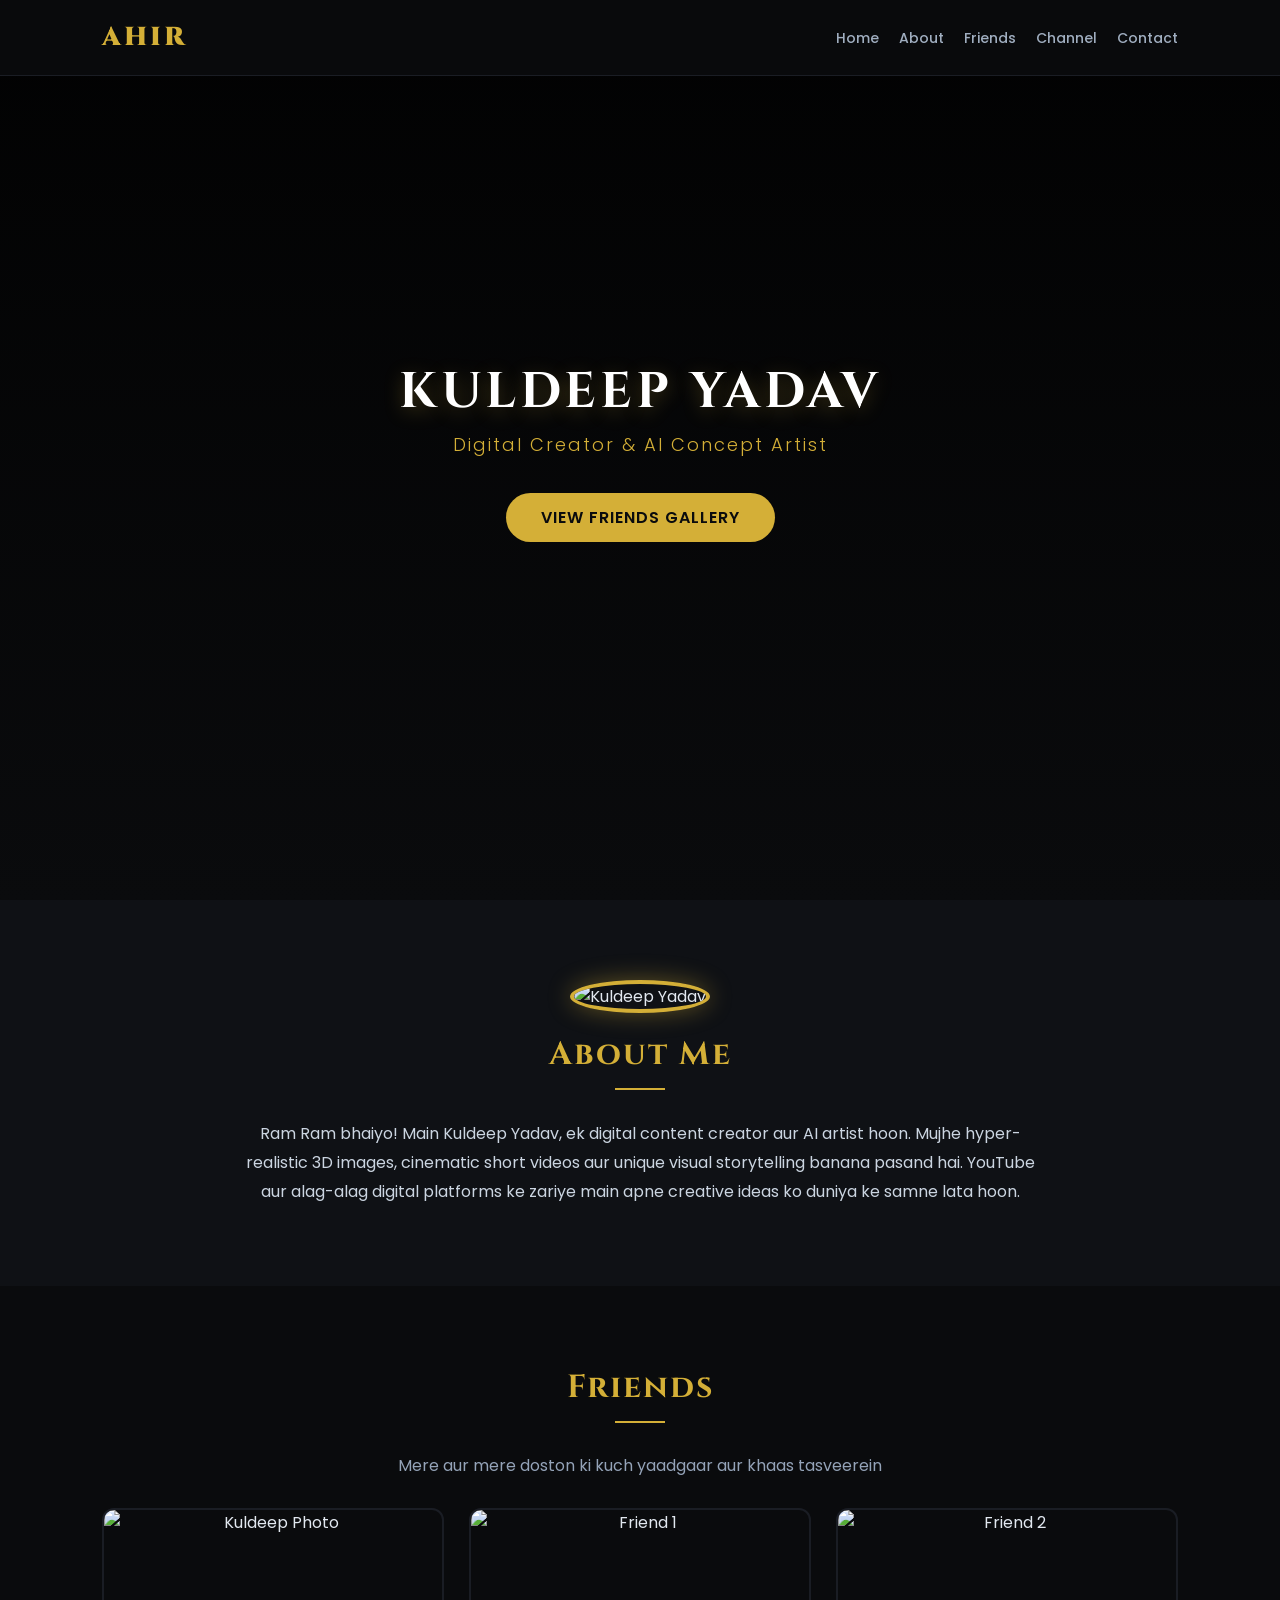
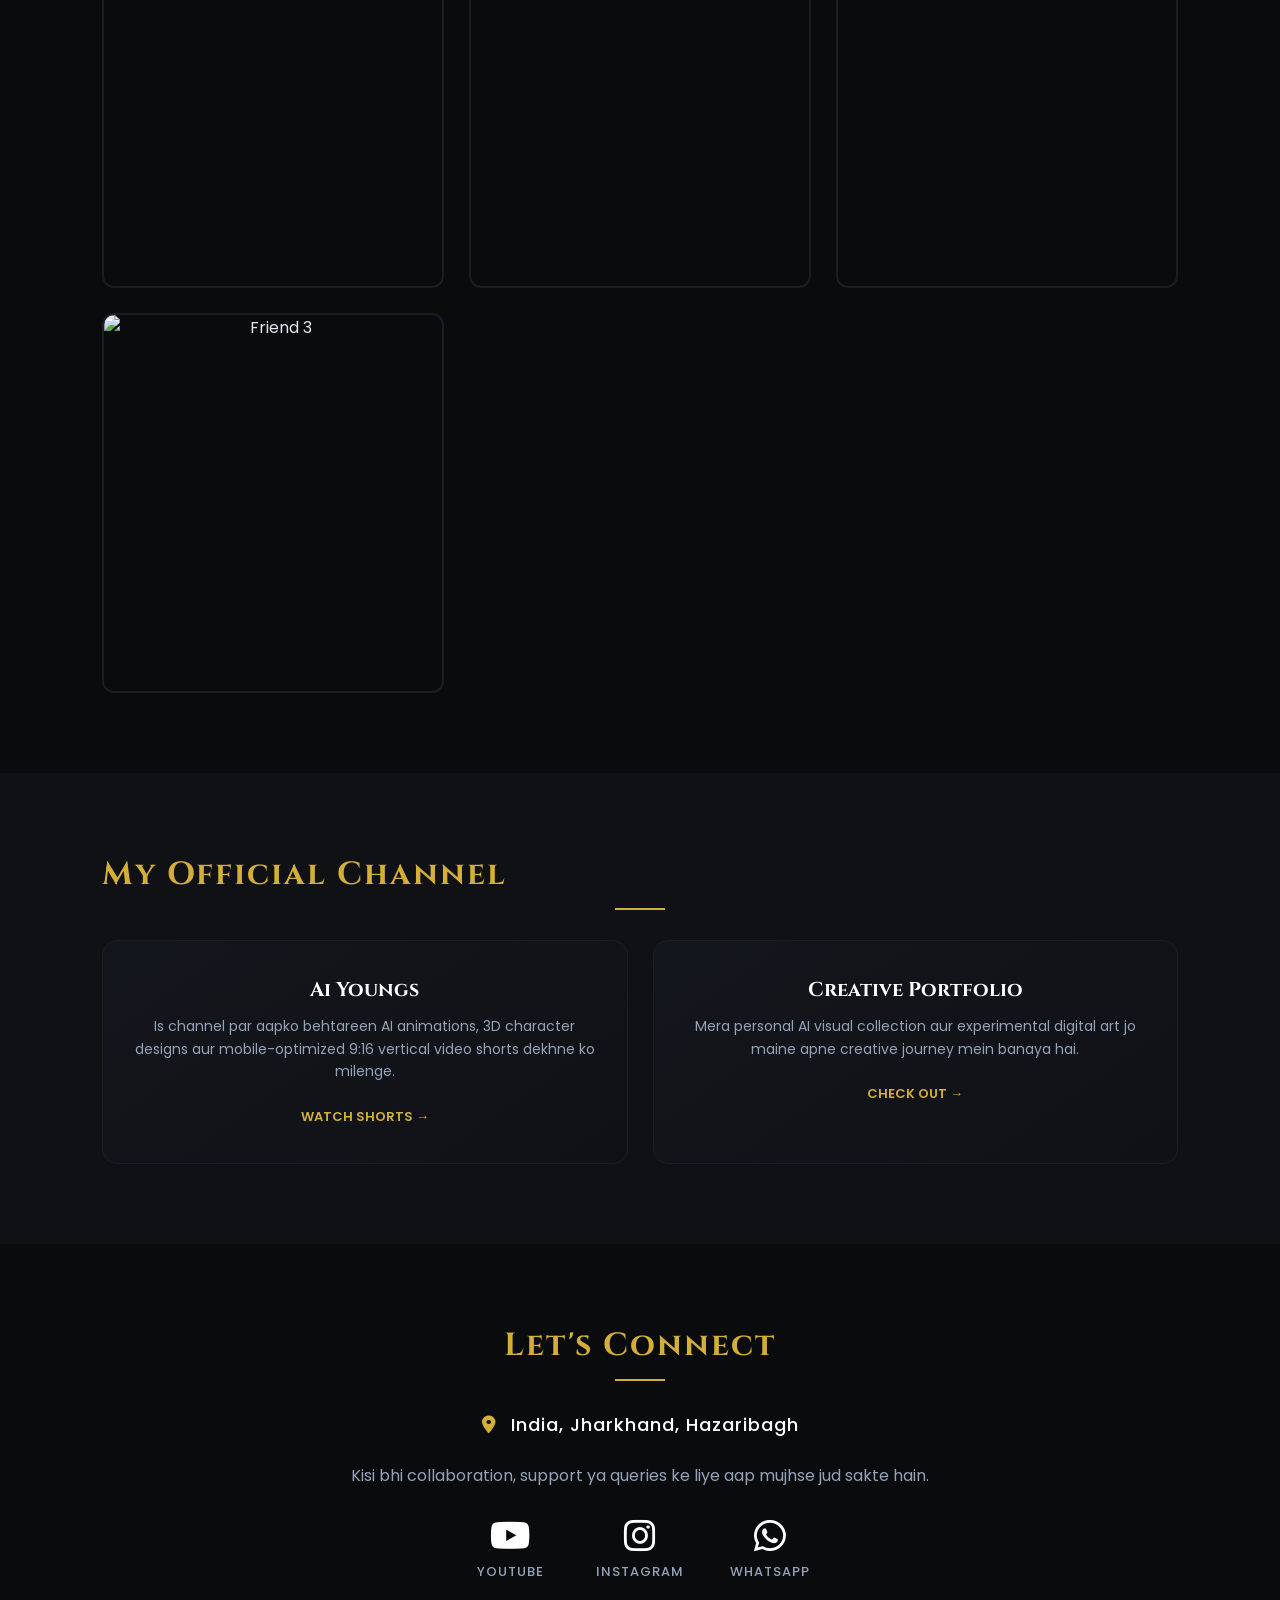
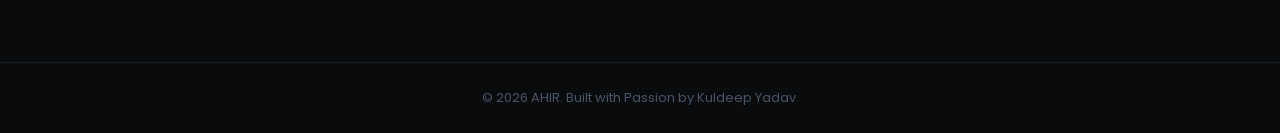
==== index.html @ 8a52752b "Add files via upload" ====
<!DOCTYPE html>
<html lang="en">
<head>
    <meta charset="UTF-8">
    <meta name="viewport" content="width=device-width, initial-scale=1.0">
    <title>Kuldeep Yadav | Personal Portfolio</title>
    <link href="https://fonts.googleapis.com/css2?family=Cinzel:wght@700;900&family=Poppins:wght@300;400;600&display=swap" rel="stylesheet">
    <link rel="stylesheet" href="https://cdnjs.cloudflare.com/ajax/libs/font-awesome/6.4.0/css/all.min.css">
    <style>
        * { margin: 0; padding: 0; box-sizing: border-box; }
        body { font-family: 'Poppins', sans-serif; background-color: #0a0b0d; color: #e2e8f0; scroll-behavior: smooth; }
        nav { display: flex; justify-content: space-between; align-items: center; padding: 20px 8%; background: rgba(10, 11, 13, 0.95); position: fixed; width: 100%; top: 0; z-index: 1000; border-bottom: 1px solid #1a1d24; }
        .logo { font-family: 'Cinzel', serif; font-size: 26px; font-weight: 900; color: #d4af37; letter-spacing: 3px; }
        .nav-links { list-style: none; display: flex; }
        .nav-links li { margin-left: 20px; }
        .nav-links a { text-decoration: none; color: #a0aec0; font-weight: 500; font-size: 14px; transition: 0.3s; }
        .nav-links a:hover { color: #d4af37; }
        
        .hero { height: 100vh; display: flex; flex-direction: column; justify-content: center; align-items: center; text-align: center; background: linear-gradient(rgba(0,0,0,0.85), rgba(10,11,13,1)), url('https://images.unsplash.com/photo-1618005182384-a83a8bd57fbe?q=80&w=1920') no-repeat center center/cover; padding: 0 20px; }
        .hero h1 { font-family: 'Cinzel', serif; font-size: 50px; color: #ffffff; letter-spacing: 4px; margin-bottom: 5px; text-shadow: 0px 4px 20px rgba(212, 175, 55, 0.3); }
        .hero p { font-size: 18px; color: #d4af37; margin-bottom: 35px; font-weight: 300; letter-spacing: 2px; }
        .btn { padding: 12px 35px; background-color: #d4af37; color: #0a0b0d; text-decoration: none; font-weight: 600; border-radius: 30px; transition: 0.3s ease; text-transform: uppercase; letter-spacing: 1px; }
        .btn:hover { background-color: #ffffff; box-shadow: 0px 0px 25px rgba(212, 175, 55, 0.6); transform: translateY(-2px); }
        
        .about { padding: 80px 8%; text-align: center; background-color: #0f1115; }
        .profile-img { width: 160px; height: 160px; border-radius: 50%; border: 4px solid #d4af37; object-fit: cover; margin-bottom: 20px; box-shadow: 0 0 25px rgba(212, 175, 55, 0.4); }
        .section-title { font-family: 'Cinzel', serif; font-size: 32px; color: #d4af37; margin-bottom: 30px; letter-spacing: 2px; }
        .section-title::after { content: ''; display: block; width: 50px; height: 2px; background: #d4af37; margin: 12px auto 0; }
        .about p { max-width: 800px; margin: 0 auto; font-size: 16px; line-height: 1.8; color: #cbd5e1; }
        
        /* 📸 Professional Gallery Section */
        .gallery { padding: 80px 8%; text-align: center; background-color: #0a0b0d; }
        .gallery-grid { display: grid; grid-template-columns: repeat(auto-fit, minmax(280px, 1fr)); gap: 25px; margin-top: 30px; }
        .gallery-item { width: 100%; height: 380px; object-fit: cover; border-radius: 12px; border: 2px solid #1a1d24; transition: 0.4s ease; cursor: pointer; }
        .gallery-item:hover { border-color: #d4af37; transform: translateY(-5px); box-shadow: 0 8px 25px rgba(212, 175, 55, 0.25); }

        .work { padding: 80px 8%; background-color: #0f1115; }
        .grid { display: grid; grid-template-columns: repeat(auto-fit, minmax(280px, 1fr)); gap: 25px; margin-top: 20px; }
        .card { background: linear-gradient(145deg, #13161c, #0f1115); padding: 35px 25px; border-radius: 15px; text-align: center; border: 1px solid #1a1d24; transition: 0.4s ease; }
        .card:hover { transform: translateY(-5px); border-color: #d4af37; }
        .card h3 { font-family: 'Cinzel', serif; color: #ffffff; font-size: 20px; margin-bottom: 12px; }
        .card p { color: #94a3b8; font-size: 14px; line-height: 1.6; margin-bottom: 20px; }
        .card a { color: #d4af37; text-decoration: none; font-weight: 600; font-size: 13px; text-transform: uppercase; }
        
        /* ✉️ Contact & Footer Styles */
        .contact { padding: 80px 8%; background-color: #0a0b0d; text-align: center; }
        .contact p { font-size: 16px; color: #94a3b8; margin-bottom: 15px; }
        .location-text { font-size: 18px !important; color: #ffffff !important; font-weight: 500; margin-bottom: 25px !important; letter-spacing: 1px; }
        
        /* Professional Social Icons Grid */
        .social-container { display: flex; justify-content: center; gap: 30px; margin-top: 30px; flex-wrap: wrap; }
        .social-icon-box { display: flex; flex-direction: column; align-items: center; text-decoration: none; color: #ffffff; transition: 0.3s ease; width: 100px; }
        .social-icon-box i { font-size: 36px; margin-bottom: 8px; transition: 0.3s ease; }
        .social-icon-box span { font-size: 13px; color: #94a3b8; font-weight: 500; text-transform: uppercase; letter-spacing: 1px; }
        
        /* Hover Effects for Branding Colors */
        .youtube-btn:hover i { color: #ff0000; transform: scale(1.15); filter: drop-shadow(0 0 10px rgba(255,0,0,0.5)); }
        .instagram-btn:hover i { color: #e1306c; transform: scale(1.15); filter: drop-shadow(0 0 10px rgba(225,48,108,0.5)); }
        .whatsapp-btn:hover i { color: #25d366; transform: scale(1.15); filter: drop-shadow(0 0 10px rgba(37,211,102,0.5)); }
        .social-icon-box:hover span { color: #ffffff; }

        footer { background-color: #0a0b0d; text-align: center; padding: 25px; font-size: 13px; color: #475569; border-top: 1px solid #1a1d24; }
        @media (max-width: 768px) { nav { flex-direction: column; padding: 15px; } .nav-links { margin-top: 10px; } .nav-links li { margin: 0 10px; } .hero h1 { font-size: 35px; } }
    </style>
</head>
<body>

    <nav>
        <div class="logo">AHIR</div>
        <ul class="nav-links">
            <li><a href="#home">Home</a></li>
            <li><a href="#about">About</a></li>
            <li><a href="#gallery">Friends</a></li>
            <li><a href="#work">Channel</a></li>
            <li><a href="#contact">Contact</a></li>
        </ul>
    </nav>

    <section class="hero" id="home">
        <h1>KULDEEP YADAV</h1>
        <p>Digital Creator & AI Concept Artist</p>
        <a href="#gallery" class="btn">View Friends Gallery</a>
    </section>

    <section class="about" id="about">
        <img src="https://i.ibb.co/tTWzytrr/IMG-20251102-WA0056.jpg" class="profile-img" alt="Kuldeep Yadav">
        <h2 class="section-title">About Me</h2>
        <p>Ram Ram bhaiyo! Main Kuldeep Yadav, ek digital content creator aur AI artist hoon. Mujhe hyper-realistic 3D images, cinematic short videos aur unique visual storytelling banana pasand hai. YouTube aur alag-alag digital platforms ke zariye main apne creative ideas ko duniya ke samne lata hoon.</p>
    </section>

    <section class="gallery" id="gallery">
        <h2 class="section-title">Friends</h2>
        <p style="color: #94a3b8; margin-bottom: 10px;">Mere aur mere doston ki kuch yaadgaar aur khaas tasveerein</p>
        
        <div class="gallery-grid">
            <img src="https://i.ibb.co/tTWzytrr/IMG-20251102-WA0056.jpg" class="gallery-item" alt="Kuldeep Photo">
            
            <img src="https://i.ibb.co/gbqVXVv1/IMG-20260520-013355.png" class="gallery-item" alt="Friend 1">
            
            <img src="https://i.ibb.co/0yW4ZDSr/IMG-20251102-WA0189.jpg" class="gallery-item" alt="Friend 2">
            
            <img src="https://i.ibb.co/7tGLBnsV/IMG-20260426-WA0008.jpg" class="gallery-item" alt="Friend 3">
        </div>
    </section>

    <section class="work" id="work">
        <h2 class="section-title">My Official Channel</h2>
        <div class="grid" style="justify-content: center;">
            <div class="card">
                <h3>Ai Youngs</h3>
                <p>Is channel par aapko behtareen AI animations, 3D character designs aur mobile-optimized 9:16 vertical video shorts dekhne ko milenge.</p>
                <a href="https://youtube.com/@aiyoungs?si=dIHnVaJLX0YrGjg5" target="_blank">Watch Shorts &rarr;</a>
            </div>
            <div class="card">
                <h3>Creative Portfolio</h3>
                <p>Mera personal AI visual collection aur experimental digital art jo maine apne creative journey mein banaya hai.</p>
                <a href="https://www.instagram.com/mr_cool.009?igsh=cmt5cTIzMHVvMW0=" target="_blank">Check Out &rarr;</a>
            </div>
        </div>
    </section>

    <section class="contact" id="contact">
        <h2 class="section-title">Let's Connect</h2>
        <p class="location-text"><i class="fa-solid fa-location-dot" style="color: #d4af37; margin-right: 8px;"></i> India, Jharkhand, Hazaribagh</p>
        <p>Kisi bhi collaboration, support ya queries ke liye aap mujhse jud sakte hain.</p>
        
        <div class="social-container">
            <a href="https://youtube.com/@aiyoungs?si=dIHnVaJLX0YrGjg5" target="_blank" class="social-icon-box youtube-btn">
                <i class="fa-brands fa-youtube"></i>
                <span>YouTube</span>
            </a>
            
            <a href="https://www.instagram.com/mr_cool.009?igsh=cmt5cTIzMHVvMW0=" target="_blank" class="social-icon-box instagram-btn">
                <i class="fa-brands fa-instagram"></i>
                <span>Instagram</span>
            </a>
            
            <a href="https://wa.me/917255944245" target="_blank" class="social-icon-box whatsapp-btn">
                <i class="fa-brands fa-whatsapp"></i>
                <span>WhatsApp</span>
            </a>
        </div>
    </section>

    <footer>
        <p>&copy; 2026 AHIR. Built with Passion by Kuldeep Yadav.</p>
    </footer>

</body>
</html>
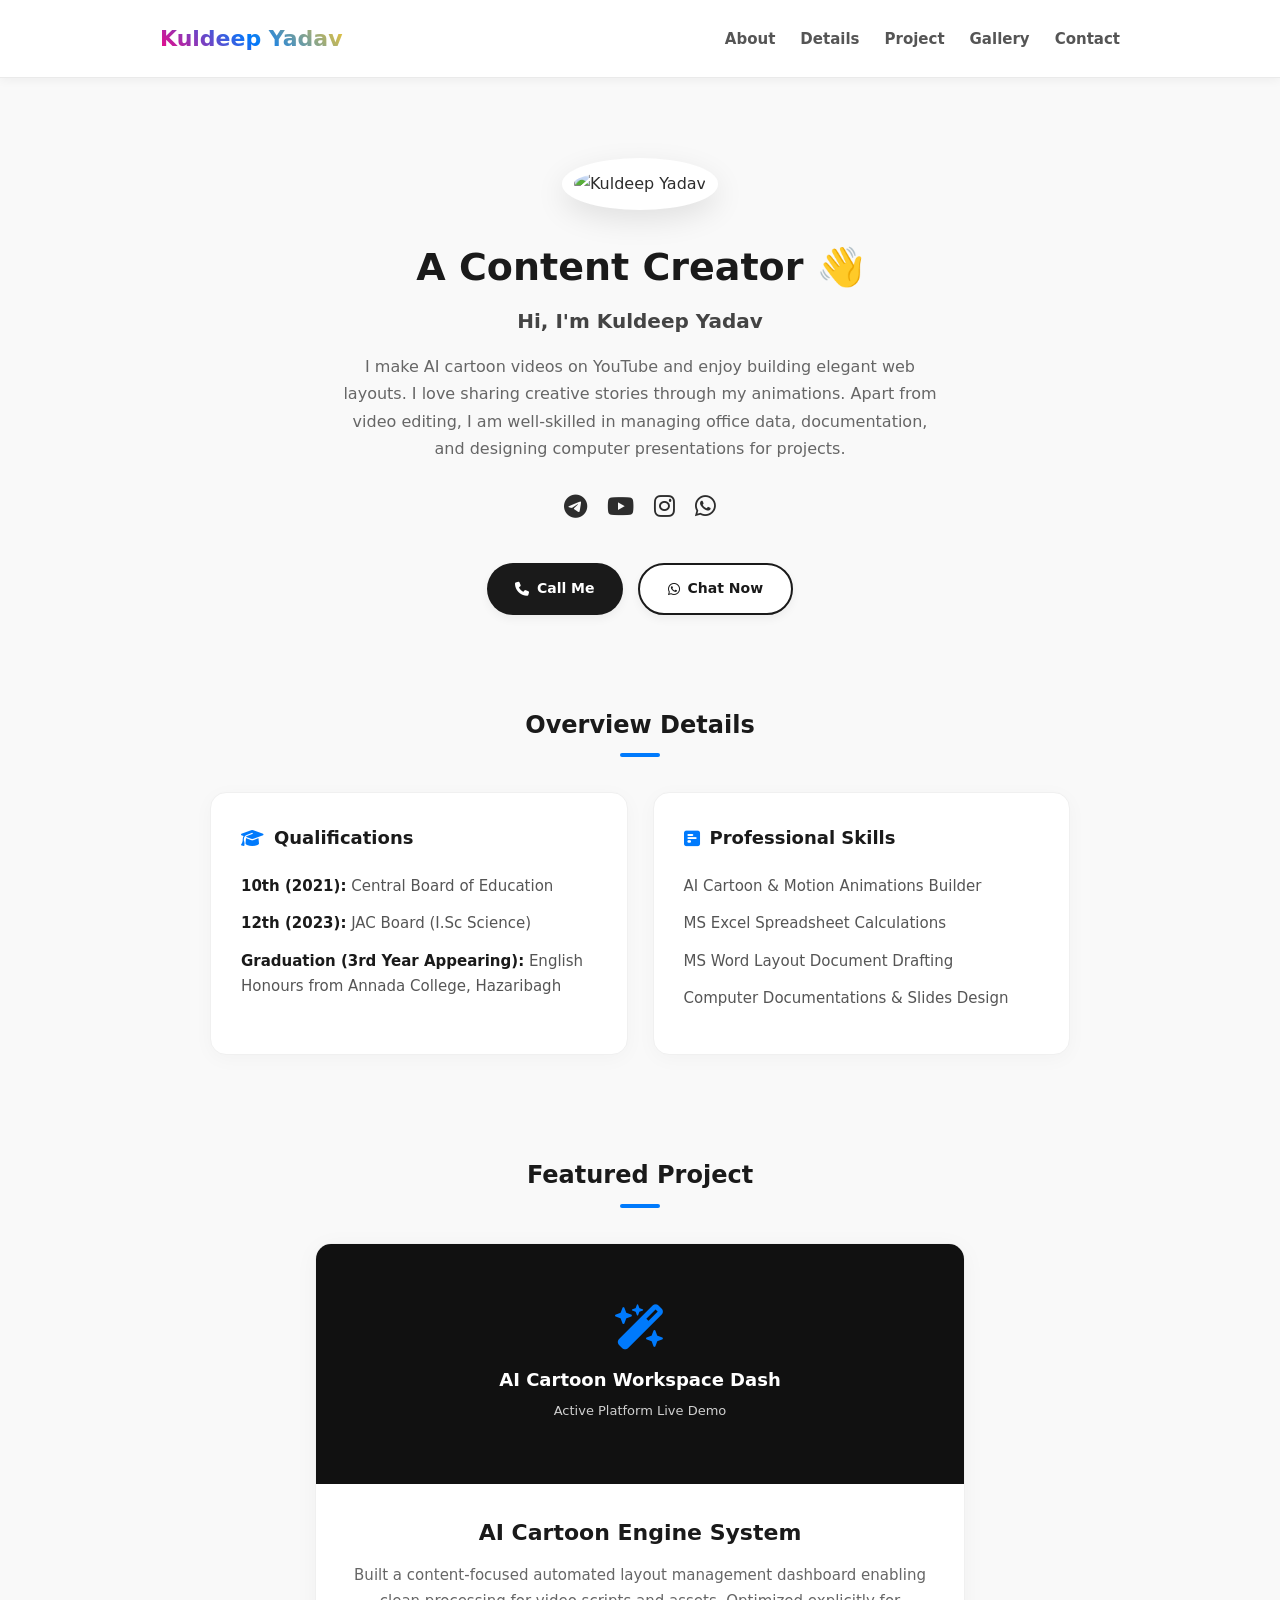
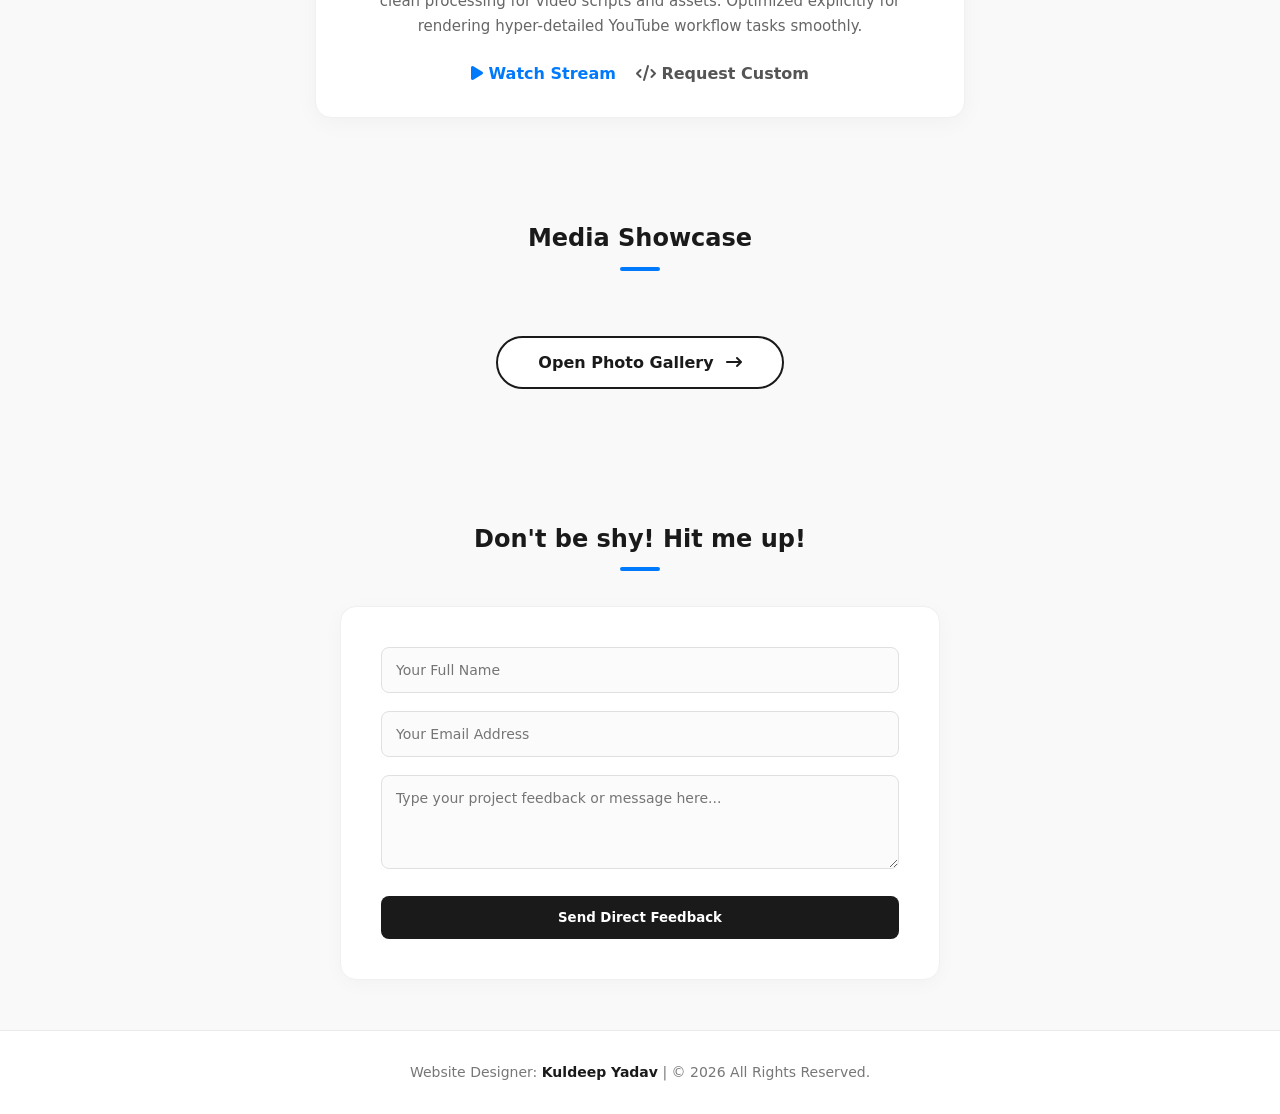
==== commit ade2f015: "Add files via upload" ====
--- a/index.html
+++ b/index.html
@@ -3,148 +3,611 @@
 <head>
     <meta charset="UTF-8">
     <meta name="viewport" content="width=device-width, initial-scale=1.0">
-    <title>Kuldeep Yadav | Personal Portfolio</title>
-    <link href="https://fonts.googleapis.com/css2?family=Cinzel:wght@700;900&family=Poppins:wght@300;400;600&display=swap" rel="stylesheet">
+    <title>Kuldeep Yadav | Portfolio</title>
+    <!-- Font Awesome for Modern Icons -->
     <link rel="stylesheet" href="https://cdnjs.cloudflare.com/ajax/libs/font-awesome/6.4.0/css/all.min.css">
     <style>
-        * { margin: 0; padding: 0; box-sizing: border-box; }
-        body { font-family: 'Poppins', sans-serif; background-color: #0a0b0d; color: #e2e8f0; scroll-behavior: smooth; }
-        nav { display: flex; justify-content: space-between; align-items: center; padding: 20px 8%; background: rgba(10, 11, 13, 0.95); position: fixed; width: 100%; top: 0; z-index: 1000; border-bottom: 1px solid #1a1d24; }
-        .logo { font-family: 'Cinzel', serif; font-size: 26px; font-weight: 900; color: #d4af37; letter-spacing: 3px; }
-        .nav-links { list-style: none; display: flex; }
-        .nav-links li { margin-left: 20px; }
-        .nav-links a { text-decoration: none; color: #a0aec0; font-weight: 500; font-size: 14px; transition: 0.3s; }
-        .nav-links a:hover { color: #d4af37; }
+        /* Modern Minimalist Aesthetic */
+        * {
+            margin: 0;
+            padding: 0;
+            box-sizing: border-box;
+            font-family: 'Segoe UI', system-ui, -apple-system, sans-serif;
+        }
+        body {
+            background-color: #f9f9f9;
+            color: #2d2d2d;
+            line-height: 1.7;
+        }
+        a {
+            text-decoration: none;
+            color: inherit;
+        }
+
+        /* Clean Fixed Sticky Navbar */
+        header {
+            background: rgba(255, 255, 255, 0.95);
+            position: sticky;
+            top: 0;
+            z-index: 1000;
+            box-shadow: 0 2px 10px rgba(0,0,0,0.05);
+            border-bottom: 1px solid #eaeaea;
+        }
+        .navbar {
+            display: flex;
+            justify-content: space-between;
+            align-items: center;
+            max-width: 1000px;
+            margin: 0 auto;
+            padding: 20px;
+        }
+        /* Beautiful Colorful Gradient Logo Text */
+        .logo {
+            font-size: 22px;
+            font-weight: 800;
+            background: linear-gradient(45deg, #ff007f, #007afc, #ffca28);
+            -webkit-background-clip: text;
+            -webkit-text-fill-color: transparent;
+            display: inline-block;
+        }
+        .nav-links {
+            display: flex;
+            list-style: none;
+            gap: 25px;
+        }
+        .nav-links a {
+            font-weight: 600;
+            color: #555;
+            font-size: 15px;
+            transition: color 0.2s;
+        }
+        .nav-links a:hover {
+            color: #007afc;
+        }
+
+        /* Main Wrapper Views */
+        #main-view {
+            display: block;
+        }
         
-        .hero { height: 100vh; display: flex; flex-direction: column; justify-content: center; align-items: center; text-align: center; background: linear-gradient(rgba(0,0,0,0.85), rgba(10,11,13,1)), url('https://images.unsplash.com/photo-1618005182384-a83a8bd57fbe?q=80&w=1920') no-repeat center center/cover; padding: 0 20px; }
-        .hero h1 { font-family: 'Cinzel', serif; font-size: 50px; color: #ffffff; letter-spacing: 4px; margin-bottom: 5px; text-shadow: 0px 4px 20px rgba(212, 175, 55, 0.3); }
-        .hero p { font-size: 18px; color: #d4af37; margin-bottom: 35px; font-weight: 300; letter-spacing: 2px; }
-        .btn { padding: 12px 35px; background-color: #d4af37; color: #0a0b0d; text-decoration: none; font-weight: 600; border-radius: 30px; transition: 0.3s ease; text-transform: uppercase; letter-spacing: 1px; }
-        .btn:hover { background-color: #ffffff; box-shadow: 0px 0px 25px rgba(212, 175, 55, 0.6); transform: translateY(-2px); }
-        
-        .about { padding: 80px 8%; text-align: center; background-color: #0f1115; }
-        .profile-img { width: 160px; height: 160px; border-radius: 50%; border: 4px solid #d4af37; object-fit: cover; margin-bottom: 20px; box-shadow: 0 0 25px rgba(212, 175, 55, 0.4); }
-        .section-title { font-family: 'Cinzel', serif; font-size: 32px; color: #d4af37; margin-bottom: 30px; letter-spacing: 2px; }
-        .section-title::after { content: ''; display: block; width: 50px; height: 2px; background: #d4af37; margin: 12px auto 0; }
-        .about p { max-width: 800px; margin: 0 auto; font-size: 16px; line-height: 1.8; color: #cbd5e1; }
-        
-        /* 📸 Professional Gallery Section */
-        .gallery { padding: 80px 8%; text-align: center; background-color: #0a0b0d; }
-        .gallery-grid { display: grid; grid-template-columns: repeat(auto-fit, minmax(280px, 1fr)); gap: 25px; margin-top: 30px; }
-        .gallery-item { width: 100%; height: 380px; object-fit: cover; border-radius: 12px; border: 2px solid #1a1d24; transition: 0.4s ease; cursor: pointer; }
-        .gallery-item:hover { border-color: #d4af37; transform: translateY(-5px); box-shadow: 0 8px 25px rgba(212, 175, 55, 0.25); }
-
-        .work { padding: 80px 8%; background-color: #0f1115; }
-        .grid { display: grid; grid-template-columns: repeat(auto-fit, minmax(280px, 1fr)); gap: 25px; margin-top: 20px; }
-        .card { background: linear-gradient(145deg, #13161c, #0f1115); padding: 35px 25px; border-radius: 15px; text-align: center; border: 1px solid #1a1d24; transition: 0.4s ease; }
-        .card:hover { transform: translateY(-5px); border-color: #d4af37; }
-        .card h3 { font-family: 'Cinzel', serif; color: #ffffff; font-size: 20px; margin-bottom: 12px; }
-        .card p { color: #94a3b8; font-size: 14px; line-height: 1.6; margin-bottom: 20px; }
-        .card a { color: #d4af37; text-decoration: none; font-weight: 600; font-size: 13px; text-transform: uppercase; }
-        
-        /* ✉️ Contact & Footer Styles */
-        .contact { padding: 80px 8%; background-color: #0a0b0d; text-align: center; }
-        .contact p { font-size: 16px; color: #94a3b8; margin-bottom: 15px; }
-        .location-text { font-size: 18px !important; color: #ffffff !important; font-weight: 500; margin-bottom: 25px !important; letter-spacing: 1px; }
-        
-        /* Professional Social Icons Grid */
-        .social-container { display: flex; justify-content: center; gap: 30px; margin-top: 30px; flex-wrap: wrap; }
-        .social-icon-box { display: flex; flex-direction: column; align-items: center; text-decoration: none; color: #ffffff; transition: 0.3s ease; width: 100px; }
-        .social-icon-box i { font-size: 36px; margin-bottom: 8px; transition: 0.3s ease; }
-        .social-icon-box span { font-size: 13px; color: #94a3b8; font-weight: 500; text-transform: uppercase; letter-spacing: 1px; }
-        
-        /* Hover Effects for Branding Colors */
-        .youtube-btn:hover i { color: #ff0000; transform: scale(1.15); filter: drop-shadow(0 0 10px rgba(255,0,0,0.5)); }
-        .instagram-btn:hover i { color: #e1306c; transform: scale(1.15); filter: drop-shadow(0 0 10px rgba(225,48,108,0.5)); }
-        .whatsapp-btn:hover i { color: #25d366; transform: scale(1.15); filter: drop-shadow(0 0 10px rgba(37,211,102,0.5)); }
-        .social-icon-box:hover span { color: #ffffff; }
-
-        footer { background-color: #0a0b0d; text-align: center; padding: 25px; font-size: 13px; color: #475569; border-top: 1px solid #1a1d24; }
-        @media (max-width: 768px) { nav { flex-direction: column; padding: 15px; } .nav-links { margin-top: 10px; } .nav-links li { margin: 0 10px; } .hero h1 { font-size: 35px; } }
+        /* Dedicated Gallery Screen */
+        #gallery-view {
+            display: none;
+            max-width: 900px;
+            margin: 0 auto;
+            padding: 40px 20px;
+        }
+
+        /* Hero / Identity Presentation */
+        .hero {
+            display: flex;
+            flex-direction: column;
+            align-items: center;
+            text-align: center;
+            max-width: 800px;
+            margin: 0 auto;
+            padding: 80px 20px 40px 20px;
+        }
+        .hero-img-container {
+            margin-bottom: 25px;
+        }
+        .profile-img {
+            width: 220px;
+            height: 220px;
+            object-fit: contain;
+            border-radius: 50%;
+            background-color: #ffffff;
+            box-shadow: 0 10px 30px rgba(0,0,0,0.1);
+            border: 4px solid #ffffff;
+            padding: 8px;
+        }
+        .hero h1 {
+            font-size: 38px;
+            font-weight: 800;
+            color: #1a1a1a;
+            margin-bottom: 5px;
+        }
+        .hero-title {
+            font-size: 20px;
+            font-weight: 600;
+            color: #444;
+            margin-bottom: 15px;
+        }
+        .hero p {
+            font-size: 16px;
+            color: #666;
+            max-width: 600px;
+            margin-bottom: 25px;
+        }
+
+        /* Social Row */
+        .social-row {
+            display: flex;
+            justify-content: center;
+            gap: 20px;
+            margin-bottom: 35px;
+            flex-wrap: wrap;
+        }
+        .social-icon {
+            font-size: 24px;
+            color: #2d2d2d;
+            transition: transform 0.2s, color 0.2s;
+        }
+        .social-icon:hover {
+            transform: translateY(-3px);
+        }
+        .ic-tg:hover { color: #0088cc; }
+        .ic-yt:hover { color: #ff0000; }
+        .ic-in:hover { color: #e1306c; }
+        .ic-wa:hover { color: #25d366; }
+
+        .cta-buttons {
+            display: flex;
+            gap: 15px;
+            flex-wrap: wrap;
+            justify-content: center;
+        }
+
+        /* Clean Buttons */
+        .btn {
+            padding: 12px 28px;
+            border-radius: 30px;
+            font-weight: 700;
+            font-size: 14px;
+            display: inline-flex;
+            align-items: center;
+            gap: 8px;
+            transition: all 0.2s;
+            cursor: pointer;
+            box-shadow: 0 4px 10px rgba(0,0,0,0.05);
+            border: none;
+        }
+        .btn:hover {
+            transform: translateY(-2px);
+            box-shadow: 0 6px 15px rgba(0,0,0,0.1);
+        }
+        .btn-primary { background-color: #1a1a1a; color: #fff; }
+        .btn-outline { background-color: #fff; color: #1a1a1a; border: 2px solid #1a1a1a; }
+
+        /* Sections content layout */
+        .content-section {
+            max-width: 900px;
+            margin: 0 auto;
+            padding: 50px 20px;
+        }
+        .section-title {
+            font-size: 24px;
+            font-weight: 800;
+            text-align: center;
+            margin-bottom: 35px;
+            color: #1a1a1a;
+            position: relative;
+        }
+        .section-title::after {
+            content: '';
+            display: block;
+            width: 40px;
+            height: 4px;
+            background-color: #007afc;
+            margin: 8px auto 0 auto;
+            border-radius: 2px;
+        }
+
+        /* Info Display Blocks */
+        .info-grid {
+            display: grid;
+            grid-template-columns: repeat(auto-fit, minmax(300px, 1fr));
+            gap: 25px;
+        }
+        .info-card {
+            background: #ffffff;
+            border-radius: 16px;
+            padding: 30px;
+            box-shadow: 0 4px 20px rgba(0,0,0,0.03);
+            border: 1px solid #f0f0f0;
+        }
+        .info-card h3 {
+            font-size: 18px;
+            margin-bottom: 20px;
+            color: #1a1a1a;
+            display: flex;
+            align-items: center;
+            gap: 10px;
+        }
+        .info-card h3 i { color: #007afc; }
+
+        .list-unstyled {
+            list-style: none;
+        }
+        .list-unstyled li {
+            margin-bottom: 12px;
+            color: #555;
+            font-size: 15px;
+        }
+        .list-unstyled li strong {
+            color: #1a1a1a;
+        }
+
+        /* Custom Project Block */
+        .project-wrapper {
+            background: #ffffff;
+            border-radius: 16px;
+            overflow: hidden;
+            box-shadow: 0 4px 25px rgba(0,0,0,0.04);
+            border: 1px solid #f0f0f0;
+            max-width: 650px;
+            margin: 0 auto;
+        }
+        .project-preview-box {
+            background: #111;
+            height: 240px;
+            display: flex;
+            flex-direction: column;
+            justify-content: center;
+            align-items: center;
+            color: #fff;
+            padding: 20px;
+            text-align: center;
+        }
+        .project-preview-box i {
+            font-size: 45px;
+            color: #007afc;
+            margin-bottom: 10px;
+        }
+        .project-meta {
+            padding: 30px;
+            text-align: center;
+        }
+        .project-meta h3 {
+            font-size: 22px;
+            font-weight: 700;
+            color: #1a1a1a;
+            margin-bottom: 12px;
+        }
+        .project-meta p {
+            color: #666;
+            font-size: 15px;
+            margin-bottom: 20px;
+        }
+
+        /* Gallery Nav Area */
+        .gallery-nav-center {
+            text-align: center;
+            padding: 30px 0;
+        }
+        .gallery-trigger {
+            background: #ffffff;
+            border: 2px solid #1a1a1a;
+            color: #1a1a1a;
+            padding: 15px 40px;
+            font-size: 16px;
+            font-weight: 700;
+            border-radius: 30px;
+            display: inline-flex;
+            align-items: center;
+            gap: 12px;
+            transition: all 0.2s;
+            cursor: pointer;
+        }
+        .gallery-trigger:hover {
+            background: #1a1a1a;
+            color: #ffffff;
+        }
+        .gallery-trigger i {
+            transition: transform 0.2s;
+        }
+        .gallery-trigger:hover i {
+            transform: translateX(5px);
+        }
+
+        /* Gallery Grid Layout */
+        .gallery-header {
+            display: flex;
+            justify-content: space-between;
+            align-items: center;
+            border-bottom: 1px solid #eaeaea;
+            padding-bottom: 20px;
+            margin-bottom: 40px;
+        }
+        .gallery-header h2 {
+            font-size: 26px;
+            font-weight: 800;
+            color: #1a1a1a;
+        }
+        .grid {
+            display: grid;
+            grid-template-columns: repeat(auto-fill, minmax(260px, 1fr));
+            gap: 25px;
+        }
+        .grid-item {
+            position: relative;
+            border-radius: 14px;
+            overflow: hidden;
+            border: 1px solid #e2e2e2;
+            height: 340px;
+            cursor: pointer;
+            box-shadow: 0 4px 15px rgba(0,0,0,0.03);
+            transition: transform 0.3s, box-shadow 0.3s;
+        }
+        .grid-item:hover {
+            transform: translateY(-4px);
+            box-shadow: 0 10px 25px rgba(0,0,0,0.08);
+        }
+        .grid-item img {
+            width: 100%;
+            height: 100%;
+            object-fit: cover;
+        }
+        .overlay {
+            position: absolute;
+            top: 0;
+            left: 0;
+            width: 100%;
+            height: 100%;
+            background: rgba(26, 26, 26, 0.4);
+            display: flex;
+            justify-content: center;
+            align-items: center;
+            opacity: 0;
+            transition: opacity 0.2s;
+        }
+        .grid-item:hover .overlay {
+            opacity: 1;
+        }
+        .view-btn {
+            background: #fff;
+            color: #1a1a1a;
+            padding: 10px 20px;
+            border-radius: 20px;
+            font-weight: 700;
+            font-size: 13px;
+            box-shadow: 0 4px 10px rgba(0,0,0,0.1);
+        }
+
+        /* Feedback Area Form */
+        .feedback-box {
+            background: #ffffff;
+            border-radius: 16px;
+            padding: 40px;
+            max-width: 600px;
+            margin: 0 auto;
+            box-shadow: 0 4px 20px rgba(0,0,0,0.03);
+            border: 1px solid #f0f0f0;
+        }
+        .form-group {
+            margin-bottom: 18px;
+        }
+        .form-group input, .form-group textarea {
+            width: 100%;
+            padding: 14px;
+            border: 1px solid #e0e0e0;
+            border-radius: 8px;
+            background: #fbfbfb;
+            color: #2d2d2d;
+            font-size: 14px;
+            outline: none;
+        }
+        .form-group input:focus, .form-group textarea:focus {
+            border-color: #007afc;
+            background: #fff;
+        }
+        .submit-btn {
+            width: 100%;
+            background: #1a1a1a;
+            color: #fff;
+            padding: 14px;
+            border: none;
+            border-radius: 8px;
+            font-weight: 700;
+            cursor: pointer;
+        }
+        .submit-btn:hover { background: #333; }
+
+        /* Footer */
+        footer {
+            background: #ffffff;
+            text-align: center;
+            padding: 30px;
+            border-top: 1px solid #eaeaea;
+            font-size: 14px;
+            color: #777;
+        }
+        footer span { color: #1a1a1a; font-weight: 700; }
+
+        @media (max-width: 768px) {
+            .navbar { padding: 15px; }
+            .hero h1 { font-size: 30px; }
+            .info-grid { grid-template-columns: 1fr; }
+        }
     </style>
 </head>
 <body>
 
-    <nav>
-        <div class="logo">AHIR</div>
-        <ul class="nav-links">
-            <li><a href="#home">Home</a></li>
-            <li><a href="#about">About</a></li>
-            <li><a href="#gallery">Friends</a></li>
-            <li><a href="#work">Channel</a></li>
-            <li><a href="#contact">Contact</a></li>
-        </ul>
-    </nav>
-
-    <section class="hero" id="home">
-        <h1>KULDEEP YADAV</h1>
-        <p>Digital Creator & AI Concept Artist</p>
-        <a href="#gallery" class="btn">View Friends Gallery</a>
-    </section>
-
-    <section class="about" id="about">
-        <img src="https://i.ibb.co/tTWzytrr/IMG-20251102-WA0056.jpg" class="profile-img" alt="Kuldeep Yadav">
-        <h2 class="section-title">About Me</h2>
-        <p>Ram Ram bhaiyo! Main Kuldeep Yadav, ek digital content creator aur AI artist hoon. Mujhe hyper-realistic 3D images, cinematic short videos aur unique visual storytelling banana pasand hai. YouTube aur alag-alag digital platforms ke zariye main apne creative ideas ko duniya ke samne lata hoon.</p>
-    </section>
-
-    <section class="gallery" id="gallery">
-        <h2 class="section-title">Friends</h2>
-        <p style="color: #94a3b8; margin-bottom: 10px;">Mere aur mere doston ki kuch yaadgaar aur khaas tasveerein</p>
-        
-        <div class="gallery-grid">
-            <img src="https://i.ibb.co/tTWzytrr/IMG-20251102-WA0056.jpg" class="gallery-item" alt="Kuldeep Photo">
+    <!-- Header Navigation bar -->
+    <header>
+        <div class="navbar">
+            <!-- Updated Logo Text with clean aesthetic format -->
+            <div class="logo">Kuldeep Yadav</div>
+            <ul class="nav-links">
+                <li><a href="#" onclick="showHomeView()">About</a></li>
+                <li><a href="#experience" onclick="showHomeView()">Details</a></li>
+                <li><a href="#projects" onclick="showHomeView()">Project</a></li>
+                <li><a href="#" onclick="showGalleryView()">Gallery</a></li>
+                <li><a href="#contact" onclick="showHomeView()">Contact</a></li>
+            </ul>
+        </div>
+    </header>
+
+    <!-- VIEW 1: HOME PAGE CONTENT -->
+    <div id="main-view">
+        <!-- Identity Presenter Hero Frame -->
+        <section class="hero" id="about">
+            <div class="hero-img-container">
+                <img src="https://i.ibb.co/sJ6FcnZm/IMG-20260517-143737.png" alt="Kuldeep Yadav" class="profile-img">
+            </div>
+            <h1>A Content Creator 👋</h1>
+            <div class="hero-title">Hi, I'm Kuldeep Yadav</div>
             
-            <img src="https://i.ibb.co/gbqVXVv1/IMG-20260520-013355.png" class="gallery-item" alt="Friend 1">
+            <!-- Simple and Elegant English Description added naturally -->
+            <p>I make AI cartoon videos on YouTube and enjoy building elegant web layouts. I love sharing creative stories through my animations. Apart from video editing, I am well-skilled in managing office data, documentation, and designing computer presentations for projects.</p>
             
-            <img src="https://i.ibb.co/0yW4ZDSr/IMG-20251102-WA0189.jpg" class="gallery-item" alt="Friend 2">
-            
-            <img src="https://i.ibb.co/7tGLBnsV/IMG-20260426-WA0008.jpg" class="gallery-item" alt="Friend 3">
+            <!-- Social Identity Icons Row -->
+            <div class="social-row">
+                <a href="https://t.me/Ahirbabu001" target="_blank" class="social-icon ic-tg"><i class="fa-brands fa-telegram"></i></a>
+                <a href="https://youtube.com/@aiyoungs?si=Chip5uGw4bpTYcrl" target="_blank" class="social-icon ic-yt"><i class="fa-brands fa-youtube"></i></a>
+                <a href="https://www.instagram.com/kuldeep_ydvvvv?igsh=M2hlNmdzM2oydzVt" target="_blank" class="social-icon ic-in"><i class="fa-brands fa-instagram"></i></a>
+                <a href="https://wa.me/917255944245" target="_blank" class="social-icon ic-wa"><i class="fa-brands fa-whatsapp"></i></a>
+            </div>
+
+            <!-- Call Trigger Row -->
+            <div class="cta-buttons">
+                <a href="tel:+917255944245" class="btn btn-primary"><i class="fa-solid fa-phone"></i> Call Me</a>
+                <a href="https://wa.me/917255944245" target="_blank" class="btn btn-outline"><i class="fa-brands fa-whatsapp"></i> Chat Now</a>
+            </div>
+        </section>
+
+        <!-- Core Details Display Grid -->
+        <section class="content-section" id="experience">
+            <div class="section-title">Overview Details</div>
+            <div class="info-grid">
+                <div class="info-card">
+                    <h3><i class="fa-solid fa-graduation-cap"></i> Qualifications</h3>
+                    <ul class="list-unstyled">
+                        <li><strong>10th (2021):</strong> Central Board of Education</li>
+                        <li><strong>12th (2023):</strong> JAC Board (I.Sc Science)</li>
+                        <li><strong>Graduation (3rd Year Appearing):</strong> English Honours from Annada College, Hazaribagh</li>
+                    </ul>
+                </div>
+                <div class="info-card">
+                    <h3><i class="fa-solid fa-square-poll-horizontal"></i> Professional Skills</h3>
+                    <ul class="list-unstyled">
+                        <li>AI Cartoon & Motion Animations Builder</li>
+                        <li>MS Excel Spreadsheet Calculations</li>
+                        <li>MS Word Layout Document Drafting</li>
+                        <li>Computer Documentations & Slides Design</li>
+                    </ul>
+                </div>
+            </div>
+        </section>
+
+        <!-- Custom Project Showcase -->
+        <section class="content-section" id="projects">
+            <div class="section-title">Featured Project</div>
+            <div class="project-wrapper">
+                <div class="project-preview-box">
+                    <i class="fa-solid fa-wand-magic-sparkles"></i>
+                    <div style="font-weight: 800; font-size: 18px; margin-top:5px;">AI Cartoon Workspace Dash</div>
+                    <div style="font-size: 13px; opacity: 0.8; margin-top: 5px;">Active Platform Live Demo</div>
+                </div>
+                <div class="project-meta">
+                    <h3>AI Cartoon Engine System</h3>
+                    <p>Built a content-focused automated layout management dashboard enabling clean processing for video scripts and assets. Optimized explicitly for rendering hyper-detailed YouTube workflow tasks smoothly.</p>
+                    <div style="display:flex; justify-content:center; gap: 20px;">
+                        <a href="https://youtube.com/@aiyoungs?si=Chip5uGw4bpTYcrl" target="_blank" style="font-weight:700; color:#007afc;"><i class="fa-solid fa-play"></i> Watch Stream</a>
+                        <a href="#contact" style="font-weight:700; color:#555;"><i class="fa-solid fa-code"></i> Request Custom</a>
+                    </div>
+                </div>
+            </div>
+        </section>
+
+        <!-- Media Link Area -->
+        <section class="content-section" id="gallery-hook">
+            <div class="section-title">Media Showcase</div>
+            <div class="gallery-nav-center">
+                <button type="button" class="gallery-trigger" onclick="showGalleryView()">
+                    Open Photo Gallery <i class="fa-solid fa-arrow-right-long"></i>
+                </button>
+            </div>
+        </section>
+
+        <!-- Feedback Form Frame -->
+        <section class="content-section" id="contact">
+            <div class="section-title">Don't be shy! Hit me up!</div>
+            <div class="feedback-box">
+                <form action="https://formspree.io/f/xgegpepd" method="POST">
+                    <input type="hidden" name="_to" value="ahirbabu62028@gmail.com">
+                    <div class="form-group">
+                        <input type="text" name="name" placeholder="Your Full Name" required>
+                    </div>
+                    <div class="form-group">
+                        <input type="email" name="email" placeholder="Your Email Address" required>
+                    </div>
+                    <div class="form-group">
+                        <textarea name="message" rows="4" placeholder="Type your project feedback or message here..." required></textarea>
+                    </div>
+                    <button type="submit" class="submit-btn">Send Direct Feedback</button>
+                </form>
+            </div>
+        </section>
+    </div>
+
+    <!-- VIEW 2: DEDICATED FULL SCREEN GALLERY VIEW -->
+    <div id="gallery-view">
+        <div class="gallery-header">
+            <h2><i class="fa-solid fa-images" style="color:#007afc;"></i> Gallery Collections</h2>
+            <button type="button" class="btn btn-outline" onclick="showHomeView()"><i class="fa-solid fa-arrow-left"></i> Back to Home</button>
         </div>
-    </section>
-
-    <section class="work" id="work">
-        <h2 class="section-title">My Official Channel</h2>
-        <div class="grid" style="justify-content: center;">
-            <div class="card">
-                <h3>Ai Youngs</h3>
-                <p>Is channel par aapko behtareen AI animations, 3D character designs aur mobile-optimized 9:16 vertical video shorts dekhne ko milenge.</p>
-                <a href="https://youtube.com/@aiyoungs?si=dIHnVaJLX0YrGjg5" target="_blank">Watch Shorts &rarr;</a>
-            </div>
-            <div class="card">
-                <h3>Creative Portfolio</h3>
-                <p>Mera personal AI visual collection aur experimental digital art jo maine apne creative journey mein banaya hai.</p>
-                <a href="https://www.instagram.com/mr_cool.009?igsh=cmt5cTIzMHVvMW0=" target="_blank">Check Out &rarr;</a>
+
+        <div class="grid">
+            <!-- Photo 1 -->
+            <div class="grid-item" onclick="window.open('https://i.ibb.co/rGbjbbr9/IMG-20260520-013355.png', '_blank')">
+                <img src="https://i.ibb.co/rGbjbbr9/IMG-20260520-013355.png" alt="Gallery Asset">
+                <div class="overlay">
+                    <span class="view-btn"><i class="fa-solid fa-expand"></i> View Full Image</span>
+                </div>
+            </div>
+
+            <!-- Photo 2 -->
+            <div class="grid-item" onclick="window.open('https://i.ibb.co/1Y7FNk9G/IMG-20260511-204655.png', '_blank')">
+                <img src="https://i.ibb.co/1Y7FNk9G/IMG-20260511-204655.png" alt="Gallery Asset">
+                <div class="overlay">
+                    <span class="view-btn"><i class="fa-solid fa-expand"></i> View Full Image</span>
+                </div>
+            </div>
+
+            <!-- Photo 3 -->
+            <div class="grid-item" onclick="window.open('https://i.ibb.co/LXTLGQSH/IMG-20251102-WA0087.jpg', '_blank')">
+                <img src="https://i.ibb.co/LXTLGQSH/IMG-20251102-WA0087.jpg" alt="Gallery Asset">
+                <div class="overlay">
+                    <span class="view-btn"><i class="fa-solid fa-expand"></i> View Full Image</span>
+                </div>
+            </div>
+
+            <!-- Photo 4 -->
+            <div class="grid-item" onclick="window.open('https://i.ibb.co/zVSFCtCL/IMG-20251102-WA0189.jpg', '_blank')">
+                <img src="https://i.ibb.co/zVSFCtCL/IMG-20251102-WA0189.jpg" alt="Gallery Asset">
+                <div class="overlay">
+                    <span class="view-btn"><i class="fa-solid fa-expand"></i> View Full Image</span>
+                </div>
+            </div>
+
+            <!-- Photo 5 -->
+            <div class="grid-item" onclick="window.open('https://i.ibb.co/s9vQ3gMb/IMG-20251028-WA0008.jpg', '_blank')">
+                <img src="https://i.ibb.co/s9vQ3gMb/IMG-20251028-WA0008.jpg" alt="Gallery Asset">
+                <div class="overlay">
+                    <span class="view-btn"><i class="fa-solid fa-expand"></i> View Full Image</span>
+                </div>
             </div>
         </div>
-    </section>
-
-    <section class="contact" id="contact">
-        <h2 class="section-title">Let's Connect</h2>
-        <p class="location-text"><i class="fa-solid fa-location-dot" style="color: #d4af37; margin-right: 8px;"></i> India, Jharkhand, Hazaribagh</p>
-        <p>Kisi bhi collaboration, support ya queries ke liye aap mujhse jud sakte hain.</p>
-        
-        <div class="social-container">
-            <a href="https://youtube.com/@aiyoungs?si=dIHnVaJLX0YrGjg5" target="_blank" class="social-icon-box youtube-btn">
-                <i class="fa-brands fa-youtube"></i>
-                <span>YouTube</span>
-            </a>
-            
-            <a href="https://www.instagram.com/mr_cool.009?igsh=cmt5cTIzMHVvMW0=" target="_blank" class="social-icon-box instagram-btn">
-                <i class="fa-brands fa-instagram"></i>
-                <span>Instagram</span>
-            </a>
-            
-            <a href="https://wa.me/917255944245" target="_blank" class="social-icon-box whatsapp-btn">
-                <i class="fa-brands fa-whatsapp"></i>
-                <span>WhatsApp</span>
-            </a>
-        </div>
-    </section>
-
+    </div>
+
+    <!-- Footer Area -->
     <footer>
-        <p>&copy; 2026 AHIR. Built with Passion by Kuldeep Yadav.</p>
+        <p>Website Designer: <span>Kuldeep Yadav</span> | &copy; 2026 All Rights Reserved.</p>
     </footer>
+
+    <!-- Smart View Logic -->
+    <script>
+        function showGalleryView() {
+            document.getElementById('main-view').style.display = 'none';
+            document.getElementById('gallery-view').style.display = 'block';
+            window.scrollTo(0, 0);
+        }
+        function showHomeView() {
+            document.getElementById('gallery-view').style.display = 'none';
+            document.getElementById('main-view').style.display = 'block';
+        }
+    </script>
 
 </body>
 </html>
